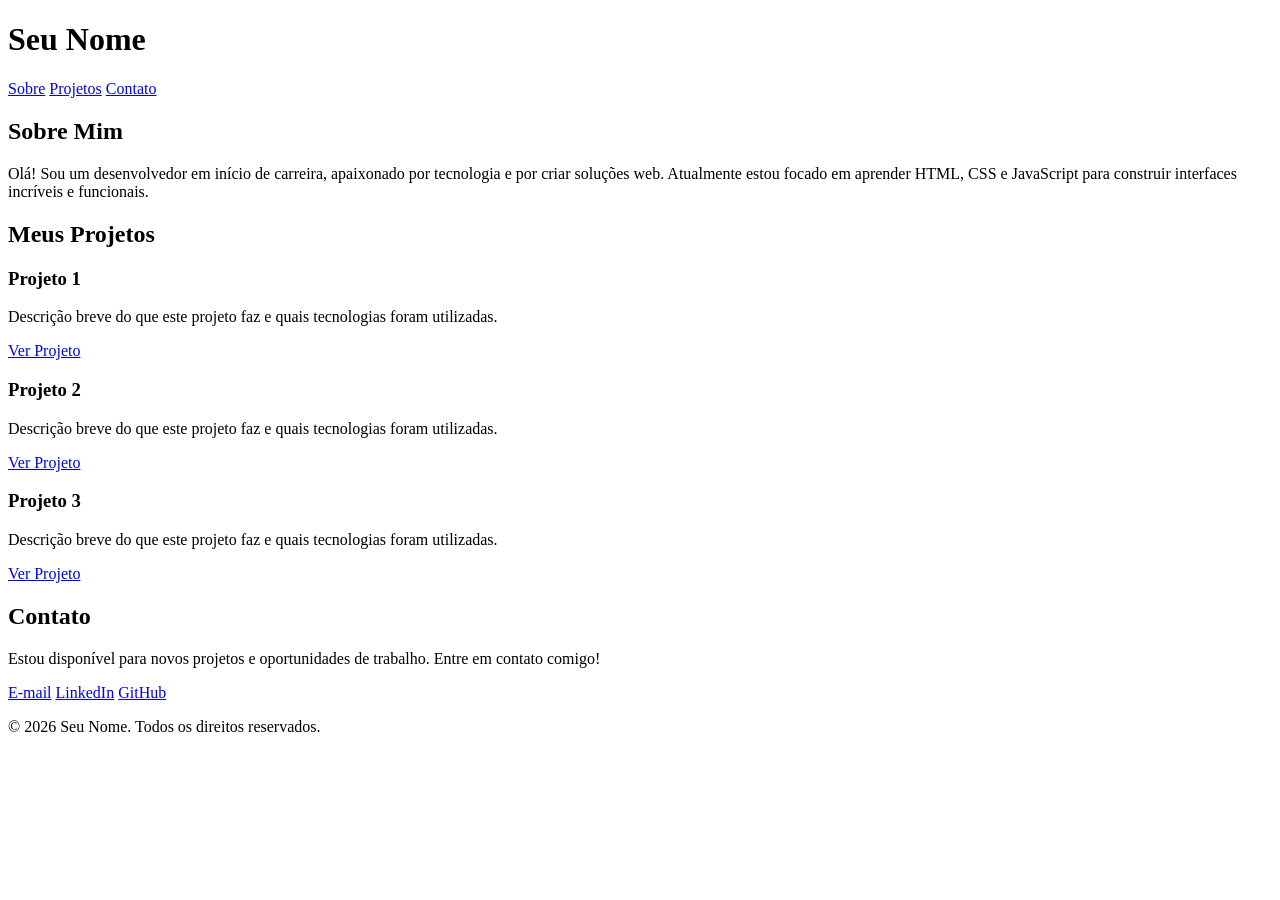
==== index.html @ 29994dea "Criação do projeto" ====
<!DOCTYPE html>
<html lang="pt-BR">

<head>
    <meta charset="UTF-8">
    <meta name="viewport" content="width=device-width, initial-scale=1.0">
    <title>Meu Portfólio</title>
    <link rel="stylesheet" href="style.css">
</head>

<body>

    <!-- Cabeçalho / Menu -->
    <header>
        <div class="container">
            <h1>Seu Nome</h1>
            <nav>
                <a href="#sobre">Sobre</a>
                <a href="#projetos">Projetos</a>
                <a href="#contato">Contato</a>
            </nav>
        </div>
    </header>

    <!-- Seção Sobre -->
    <section id="sobre" class="container">
        <h2>Sobre Mim</h2>
        <p>Olá! Sou um desenvolvedor em início de carreira, apaixonado por tecnologia e por criar soluções web.
            Atualmente estou focado em aprender HTML, CSS e JavaScript para construir interfaces incríveis e funcionais.
        </p>
    </section>

    <!-- Seção Projetos -->
    <section id="projetos" class="container">
        <h2>Meus Projetos</h2>
        <div class="grid-projetos">
            <!-- Projeto 1 -->
            <div class="card-projeto">
                <h3>Projeto 1</h3>
                <p>Descrição breve do que este projeto faz e quais tecnologias foram utilizadas.</p>
                <a href="#" target="_blank" class="btn">Ver Projeto</a>
            </div>
            <!-- Projeto 2 -->
            <div class="card-projeto">
                <h3>Projeto 2</h3>
                <p>Descrição breve do que este projeto faz e quais tecnologias foram utilizadas.</p>
                <a href="#" target="_blank" class="btn">Ver Projeto</a>
            </div>
            <!-- Projeto 3 -->
            <div class="card-projeto">
                <h3>Projeto 3</h3>
                <p>Descrição breve do que este projeto faz e quais tecnologias foram utilizadas.</p>
                <a href="#" target="_blank" class="btn">Ver Projeto</a>
            </div>
        </div>
    </section>

    <!-- Seção Contato -->
    <section id="contato" class="container">
        <h2>Contato</h2>
        <p>Estou disponível para novos projetos e oportunidades de trabalho. Entre em contato comigo!</p>
        <div class="links-contato">
            <a href="mailto:seu-email@email.com">E-mail</a>
            <a href="https://linkedin.com/in/seu-usuario" target="_blank">LinkedIn</a>
            <a href="https://github.com/seu-usuario" target="_blank">GitHub</a>
        </div>
    </section>

    <!-- Rodapé -->
    <footer>
        <p>&copy; 2026 Seu Nome. Todos os direitos reservados.</p>
    </footer>

</body>

</html>
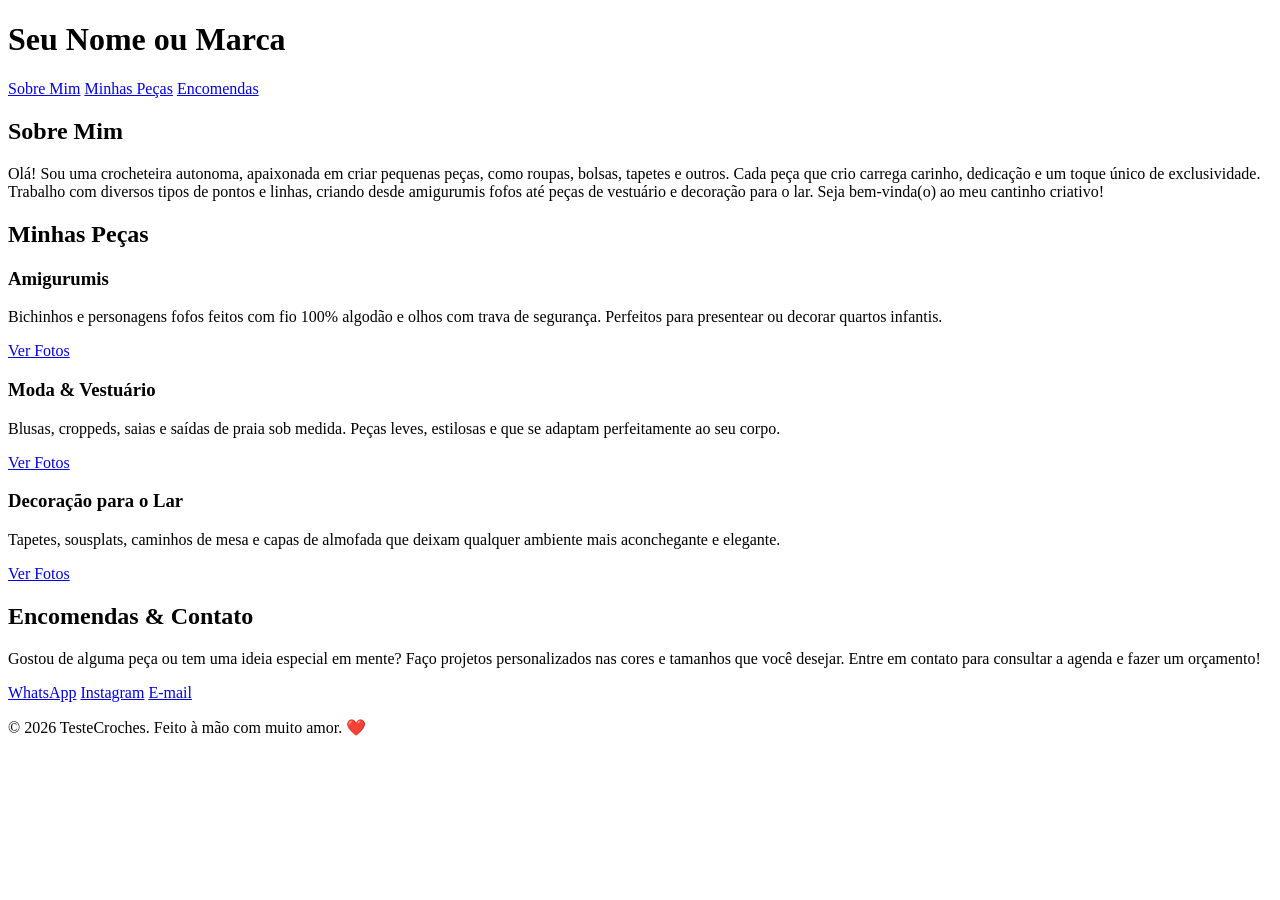
==== commit 644af173: "Modificação dos conteudos" ====
--- a/index.html
+++ b/index.html
@@ -4,7 +4,7 @@
 <head>
     <meta charset="UTF-8">
     <meta name="viewport" content="width=device-width, initial-scale=1.0">
-    <title>Meu Portfólio</title>
+    <title>Portfólio de Crochê</title>
     <link rel="stylesheet" href="style.css">
 </head>
 
@@ -13,11 +13,11 @@
     <!-- Cabeçalho / Menu -->
     <header>
         <div class="container">
-            <h1>Seu Nome</h1>
+            <h1>Seu Nome ou Marca</h1>
             <nav>
-                <a href="#sobre">Sobre</a>
-                <a href="#projetos">Projetos</a>
-                <a href="#contato">Contato</a>
+                <a href="#sobre">Sobre Mim</a>
+                <a href="#portfolio">Minhas Peças</a>
+                <a href="#encomendas">Encomendas</a>
             </nav>
         </div>
     </header>
@@ -25,50 +25,56 @@
     <!-- Seção Sobre -->
     <section id="sobre" class="container">
         <h2>Sobre Mim</h2>
-        <p>Olá! Sou um desenvolvedor em início de carreira, apaixonado por tecnologia e por criar soluções web.
-            Atualmente estou focado em aprender HTML, CSS e JavaScript para construir interfaces incríveis e funcionais.
-        </p>
+        <p>Olá! Sou uma crocheteira autonoma, apaixonada em criar pequenas peças, como roupas, bolsas, tapetes e outros.
+            Cada peça que crio carrega carinho, dedicação e um toque único de exclusividade.
+            Trabalho com diversos tipos de pontos e linhas, criando desde amigurumis fofos até peças de vestuário e
+            decoração para o lar.
+            Seja bem-vinda(o) ao meu cantinho criativo!</p>
     </section>
 
-    <!-- Seção Projetos -->
-    <section id="projetos" class="container">
-        <h2>Meus Projetos</h2>
+    <!-- Seção Portfólio de Peças -->
+    <section id="portfolio" class="container">
+        <h2>Minhas Peças</h2>
         <div class="grid-projetos">
-            <!-- Projeto 1 -->
+            <!-- Peça 1 -->
             <div class="card-projeto">
-                <h3>Projeto 1</h3>
-                <p>Descrição breve do que este projeto faz e quais tecnologias foram utilizadas.</p>
-                <a href="#" target="_blank" class="btn">Ver Projeto</a>
+                <h3>Amigurumis</h3>
+                <p>Bichinhos e personagens fofos feitos com fio 100% algodão e olhos com trava de segurança. Perfeitos
+                    para presentear ou decorar quartos infantis.</p>
+                <a href="./products/amigurumis.html" target="_blank" class="btn">Ver Fotos</a>
             </div>
-            <!-- Projeto 2 -->
+            <!-- Peça 2 -->
             <div class="card-projeto">
-                <h3>Projeto 2</h3>
-                <p>Descrição breve do que este projeto faz e quais tecnologias foram utilizadas.</p>
-                <a href="#" target="_blank" class="btn">Ver Projeto</a>
+                <h3>Moda & Vestuário</h3>
+                <p>Blusas, croppeds, saias e saídas de praia sob medida. Peças leves, estilosas e que se adaptam
+                    perfeitamente ao seu corpo.</p>
+                <a href="./products/roupas.html" target="_blank" class="btn">Ver Fotos</a>
             </div>
-            <!-- Projeto 3 -->
+            <!-- Peça 3 -->
             <div class="card-projeto">
-                <h3>Projeto 3</h3>
-                <p>Descrição breve do que este projeto faz e quais tecnologias foram utilizadas.</p>
-                <a href="#" target="_blank" class="btn">Ver Projeto</a>
+                <h3>Decoração para o Lar</h3>
+                <p>Tapetes, sousplats, caminhos de mesa e capas de almofada que deixam qualquer ambiente mais
+                    aconchegante e elegante.</p>
+                <a href="./products/casa.html" target="_blank" class="btn">Ver Fotos</a>
             </div>
         </div>
     </section>
 
-    <!-- Seção Contato -->
-    <section id="contato" class="container">
-        <h2>Contato</h2>
-        <p>Estou disponível para novos projetos e oportunidades de trabalho. Entre em contato comigo!</p>
+    <!-- Seção Encomendas e Contato -->
+    <section id="encomendas" class="container">
+        <h2>Encomendas & Contato</h2>
+        <p>Gostou de alguma peça ou tem uma ideia especial em mente? Faço projetos personalizados nas cores e tamanhos
+            que você desejar. Entre em contato para consultar a agenda e fazer um orçamento!</p>
         <div class="links-contato">
+            <a href="https://wa.me/seunumerodowhatsapp" target="_blank">WhatsApp</a>
+            <a href="https://instagram.com/seu-usuario" target="_blank">Instagram</a>
             <a href="mailto:seu-email@email.com">E-mail</a>
-            <a href="https://linkedin.com/in/seu-usuario" target="_blank">LinkedIn</a>
-            <a href="https://github.com/seu-usuario" target="_blank">GitHub</a>
         </div>
     </section>
 
     <!-- Rodapé -->
     <footer>
-        <p>&copy; 2026 Seu Nome. Todos os direitos reservados.</p>
+        <p>&copy; 2026 TesteCroches. Feito à mão com muito amor. ❤️</p>
     </footer>
 
 </body>
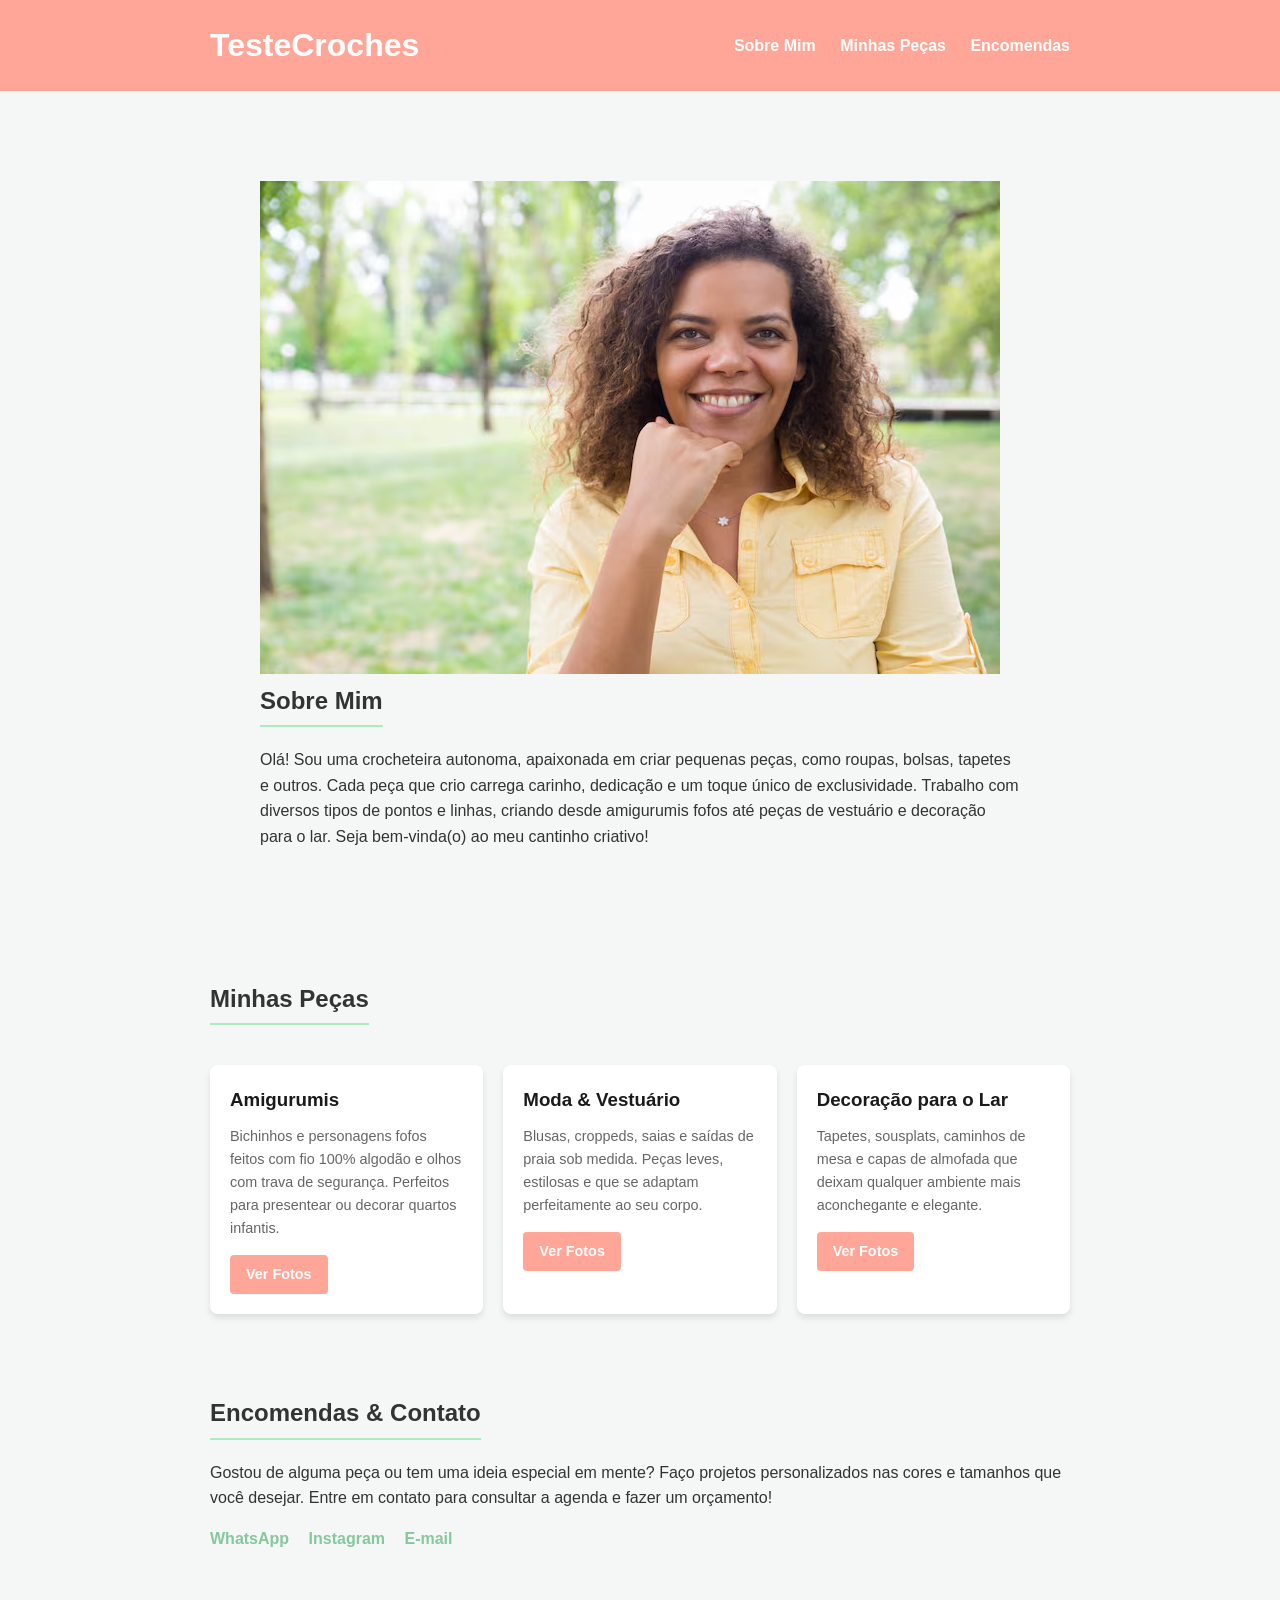
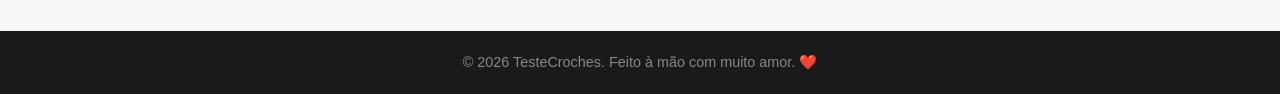
==== commit 647de9c2: "Estilizando paginas" ====
--- a/index.html
+++ b/index.html
@@ -5,7 +5,7 @@
     <meta charset="UTF-8">
     <meta name="viewport" content="width=device-width, initial-scale=1.0">
     <title>Portfólio de Crochê</title>
-    <link rel="stylesheet" href="style.css">
+    <link rel="stylesheet" href="../assets/css/style.css">
 </head>
 
 <body>
@@ -13,7 +13,7 @@
     <!-- Cabeçalho / Menu -->
     <header>
         <div class="container">
-            <h1>Seu Nome ou Marca</h1>
+            <h1>TesteCroches</h1>
             <nav>
                 <a href="#sobre">Sobre Mim</a>
                 <a href="#portfolio">Minhas Peças</a>
@@ -24,12 +24,23 @@
 
     <!-- Seção Sobre -->
     <section id="sobre" class="container">
-        <h2>Sobre Mim</h2>
-        <p>Olá! Sou uma crocheteira autonoma, apaixonada em criar pequenas peças, como roupas, bolsas, tapetes e outros.
-            Cada peça que crio carrega carinho, dedicação e um toque único de exclusividade.
-            Trabalho com diversos tipos de pontos e linhas, criando desde amigurumis fofos até peças de vestuário e
-            decoração para o lar.
-            Seja bem-vinda(o) ao meu cantinho criativo!</p>
+        <div class="sobre_mim">
+            <div>
+                <img src="./assets/imgs/crocheteira.avif" alt="">
+            </div>
+            <div>
+                <h2>Sobre Mim</h2>
+                <p>Olá! Sou uma crocheteira autonoma, apaixonada em criar pequenas peças, como roupas, bolsas, tapetes e
+                    outros.
+                    Cada peça que crio carrega carinho, dedicação e um toque único de exclusividade.
+                    Trabalho com diversos tipos de pontos e linhas, criando desde amigurumis fofos até peças de
+                    vestuário e
+                    decoração para o lar.
+                    Seja bem-vinda(o) ao meu cantinho criativo!
+                </p>
+            </div>
+        </div>
+
     </section>
 
     <!-- Seção Portfólio de Peças -->
--- a/assets/css/style.css
+++ b/assets/css/style.css
@@ -0,0 +1,128 @@
+/* Configurações Globais / Reset básico */
+* {
+    margin: 0;
+    padding: 0;
+    box-sizing: border-box;
+    font-family: 'Segoe UI', Tahoma, Geneva, Verdana, sans-serif;
+}
+
+body {
+    background-color: #f4f7f6;
+    color: #333;
+    line-height: 1.6;
+}
+
+.container {
+    max-width: 900px;
+    margin: 0 auto;
+    padding: 40px 20px;
+}
+
+/* Cabeçalho */
+header {
+    background-color: #ffa698;
+    color: #fff;
+    position: sticky;
+    top: 0;
+    z-index: 100;
+}
+
+header .container {
+    display: flex;
+    justify-content: space-between;
+    align-items: center;
+    padding: 20px;
+}
+
+header nav a {
+    color: #fff;
+    text-decoration: none;
+    margin-left: 20px;
+    font-weight: 600;
+}
+
+header nav a:hover {
+    color: #aaecbf;
+}
+
+/* Seções */
+h2 {
+    margin-bottom: 20px;
+    border-bottom: 2px solid #aaecbf;
+    padding-bottom: 5px;
+    display: inline-block;
+}
+
+/* Projetos (Grid) */
+.grid-projetos {
+    display: grid;
+    grid-template-columns: repeat(auto-fit, minmax(250px, 1fr));
+    gap: 20px;
+    margin-top: 20px;
+}
+
+.card-projeto {
+    background-color: #fff;
+    padding: 20px;
+    border-radius: 8px;
+    box-shadow: 0 4px 6px rgba(0, 0, 0, 0.1);
+}
+
+.card-projeto h3 {
+    margin-bottom: 10px;
+    color: #1a1a1a;
+}
+
+.card-projeto p {
+    font-size: 0.9rem;
+    margin-bottom: 15px;
+    color: #666;
+}
+
+/* Botões */
+.btn {
+    display: inline-block;
+    background-color: #ffa698;
+    color: #fff;
+    text-decoration: none;
+    padding: 8px 16px;
+    border-radius: 4px;
+    font-size: 0.9rem;
+    font-weight: bold;
+}
+
+.btn:hover {
+    background-color: #ffa698;
+}
+
+/* Contato */
+.links-contato a {
+    display: inline-block;
+    margin-right: 15px;
+    color: #86c79c;
+    text-decoration: none;
+    font-weight: bold;
+    margin-top: 15px;
+}
+
+.links-contato a:hover {
+    text-decoration: underline;
+}
+
+/* Rodapé */
+footer {
+    background-color: #1a1a1a;
+    color: #888;
+    text-align: center;
+    padding: 20px;
+    font-size: 0.9rem;
+    margin-top: 40px;
+}
+
+.sobre_mim {
+    display: flex;
+    flex-direction: row;
+    flex-wrap: wrap;
+    margin: 30px;
+    padding: 20px;
+}
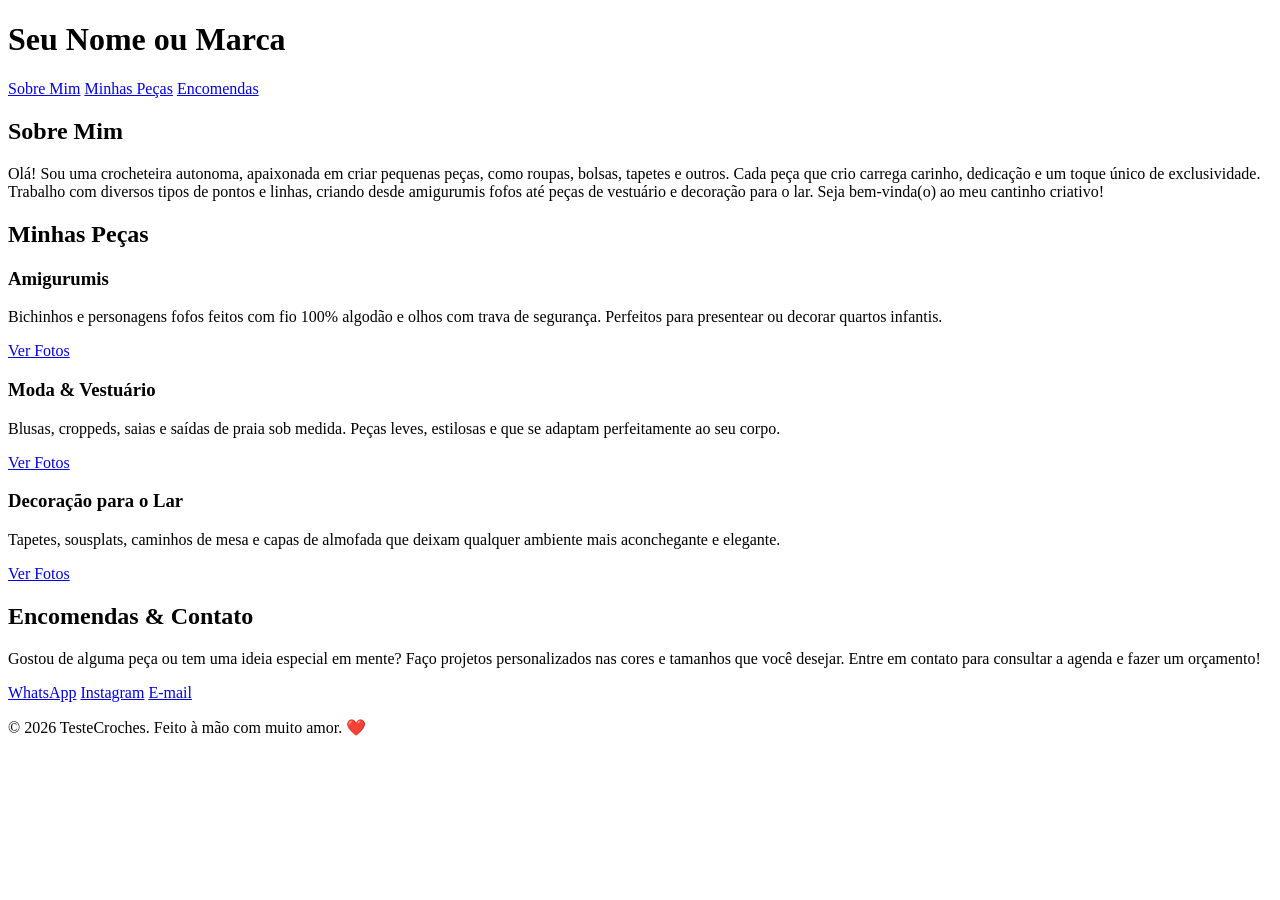
==== commit 2f015c84: "Merge pull request #1 from BelitMota/altera-info Modificação dos conteudos" ====
--- a/index.html
+++ b/index.html
@@ -5,7 +5,7 @@
     <meta charset="UTF-8">
     <meta name="viewport" content="width=device-width, initial-scale=1.0">
     <title>Portfólio de Crochê</title>
-    <link rel="stylesheet" href="../assets/css/style.css">
+    <link rel="stylesheet" href="style.css">
 </head>
 
 <body>
@@ -13,7 +13,7 @@
     <!-- Cabeçalho / Menu -->
     <header>
         <div class="container">
-            <h1>TesteCroches</h1>
+            <h1>Seu Nome ou Marca</h1>
             <nav>
                 <a href="#sobre">Sobre Mim</a>
                 <a href="#portfolio">Minhas Peças</a>
@@ -24,23 +24,12 @@
 
     <!-- Seção Sobre -->
     <section id="sobre" class="container">
-        <div class="sobre_mim">
-            <div>
-                <img src="./assets/imgs/crocheteira.avif" alt="">
-            </div>
-            <div>
-                <h2>Sobre Mim</h2>
-                <p>Olá! Sou uma crocheteira autonoma, apaixonada em criar pequenas peças, como roupas, bolsas, tapetes e
-                    outros.
-                    Cada peça que crio carrega carinho, dedicação e um toque único de exclusividade.
-                    Trabalho com diversos tipos de pontos e linhas, criando desde amigurumis fofos até peças de
-                    vestuário e
-                    decoração para o lar.
-                    Seja bem-vinda(o) ao meu cantinho criativo!
-                </p>
-            </div>
-        </div>
-
+        <h2>Sobre Mim</h2>
+        <p>Olá! Sou uma crocheteira autonoma, apaixonada em criar pequenas peças, como roupas, bolsas, tapetes e outros.
+            Cada peça que crio carrega carinho, dedicação e um toque único de exclusividade.
+            Trabalho com diversos tipos de pontos e linhas, criando desde amigurumis fofos até peças de vestuário e
+            decoração para o lar.
+            Seja bem-vinda(o) ao meu cantinho criativo!</p>
     </section>
 
     <!-- Seção Portfólio de Peças -->
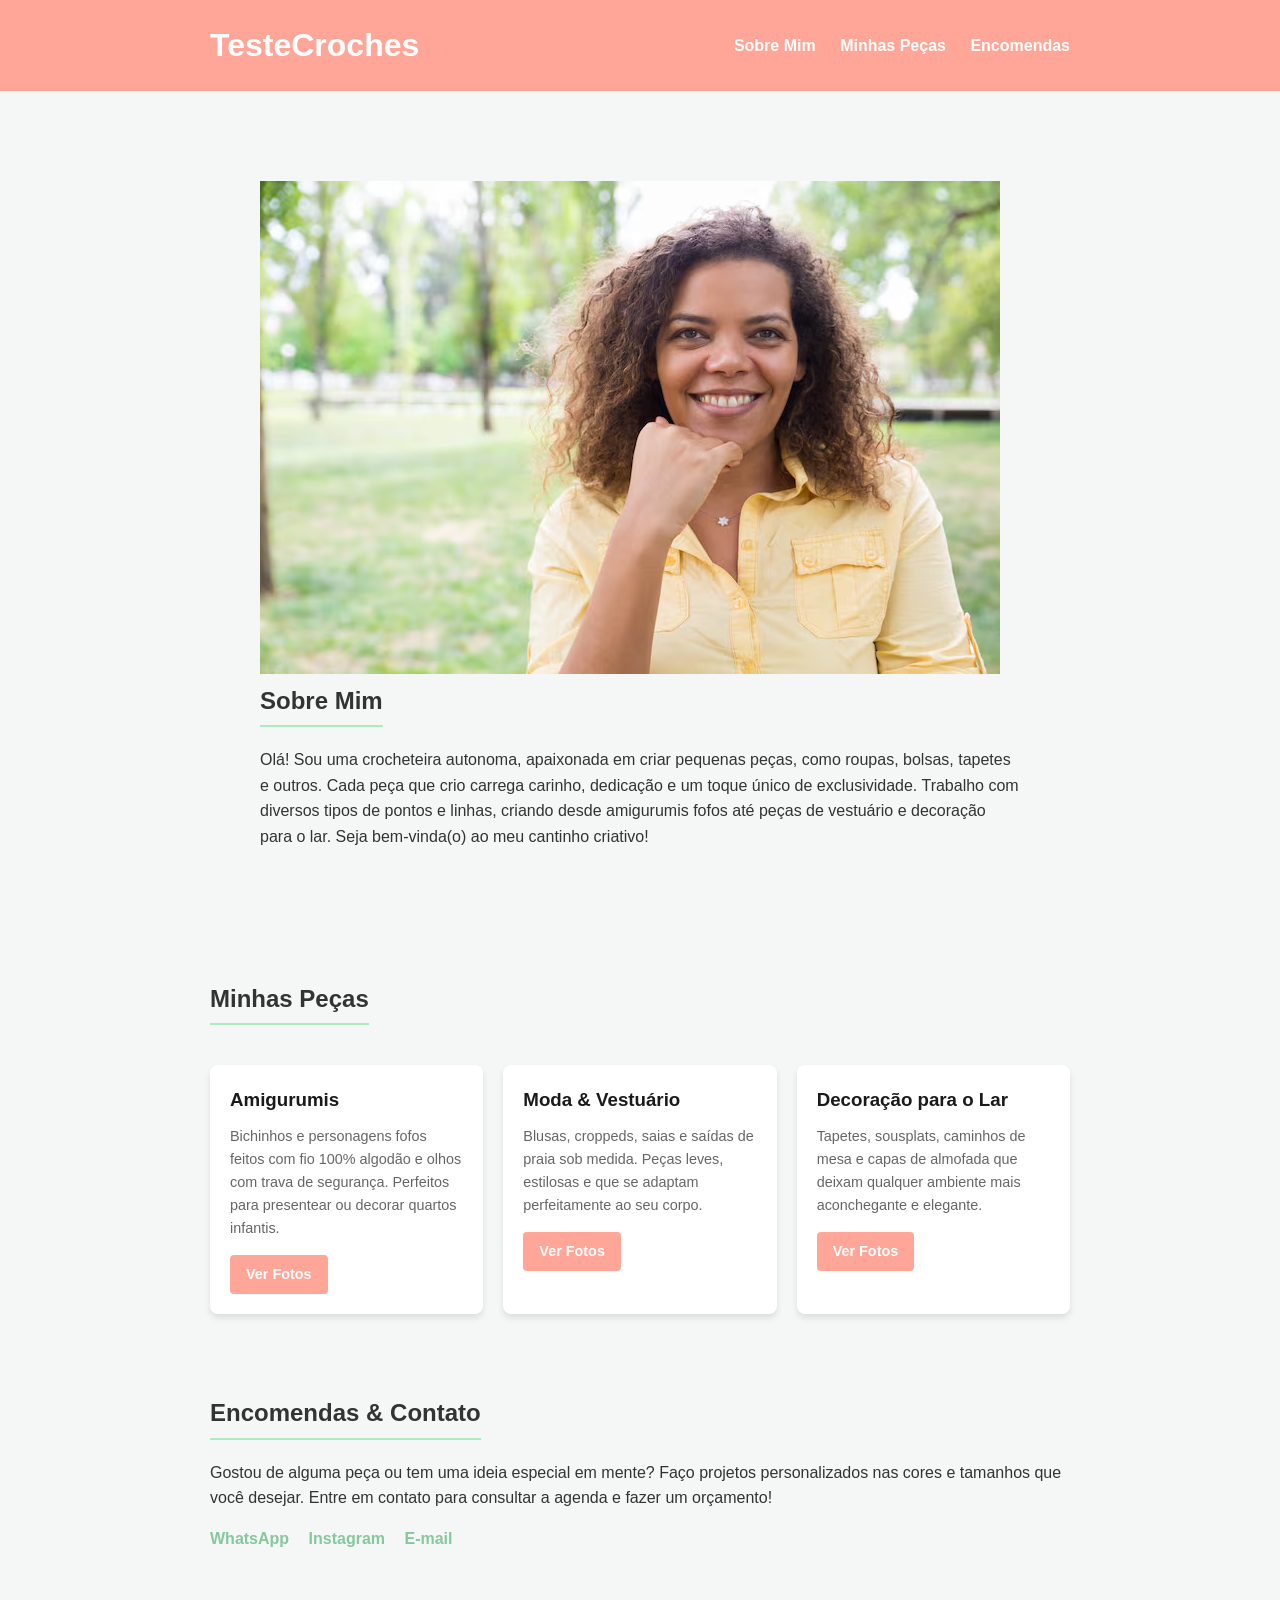
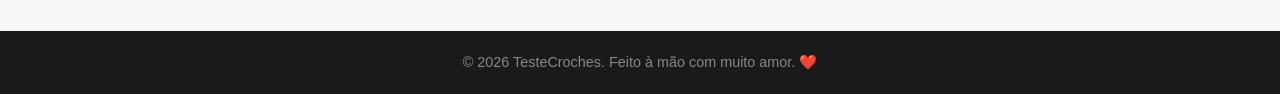
==== commit 6ee3fc5b: "Merge pull request #2 from BelitMota/altera-estilo Estilizando paginas" ====
--- a/index.html
+++ b/index.html
@@ -5,7 +5,7 @@
     <meta charset="UTF-8">
     <meta name="viewport" content="width=device-width, initial-scale=1.0">
     <title>Portfólio de Crochê</title>
-    <link rel="stylesheet" href="style.css">
+    <link rel="stylesheet" href="../assets/css/style.css">
 </head>
 
 <body>
@@ -13,7 +13,7 @@
     <!-- Cabeçalho / Menu -->
     <header>
         <div class="container">
-            <h1>Seu Nome ou Marca</h1>
+            <h1>TesteCroches</h1>
             <nav>
                 <a href="#sobre">Sobre Mim</a>
                 <a href="#portfolio">Minhas Peças</a>
@@ -24,12 +24,23 @@
 
     <!-- Seção Sobre -->
     <section id="sobre" class="container">
-        <h2>Sobre Mim</h2>
-        <p>Olá! Sou uma crocheteira autonoma, apaixonada em criar pequenas peças, como roupas, bolsas, tapetes e outros.
-            Cada peça que crio carrega carinho, dedicação e um toque único de exclusividade.
-            Trabalho com diversos tipos de pontos e linhas, criando desde amigurumis fofos até peças de vestuário e
-            decoração para o lar.
-            Seja bem-vinda(o) ao meu cantinho criativo!</p>
+        <div class="sobre_mim">
+            <div>
+                <img src="./assets/imgs/crocheteira.avif" alt="">
+            </div>
+            <div>
+                <h2>Sobre Mim</h2>
+                <p>Olá! Sou uma crocheteira autonoma, apaixonada em criar pequenas peças, como roupas, bolsas, tapetes e
+                    outros.
+                    Cada peça que crio carrega carinho, dedicação e um toque único de exclusividade.
+                    Trabalho com diversos tipos de pontos e linhas, criando desde amigurumis fofos até peças de
+                    vestuário e
+                    decoração para o lar.
+                    Seja bem-vinda(o) ao meu cantinho criativo!
+                </p>
+            </div>
+        </div>
+
     </section>
 
     <!-- Seção Portfólio de Peças -->
--- a/assets/css/style.css
+++ b/assets/css/style.css
@@ -0,0 +1,128 @@
+/* Configurações Globais / Reset básico */
+* {
+    margin: 0;
+    padding: 0;
+    box-sizing: border-box;
+    font-family: 'Segoe UI', Tahoma, Geneva, Verdana, sans-serif;
+}
+
+body {
+    background-color: #f4f7f6;
+    color: #333;
+    line-height: 1.6;
+}
+
+.container {
+    max-width: 900px;
+    margin: 0 auto;
+    padding: 40px 20px;
+}
+
+/* Cabeçalho */
+header {
+    background-color: #ffa698;
+    color: #fff;
+    position: sticky;
+    top: 0;
+    z-index: 100;
+}
+
+header .container {
+    display: flex;
+    justify-content: space-between;
+    align-items: center;
+    padding: 20px;
+}
+
+header nav a {
+    color: #fff;
+    text-decoration: none;
+    margin-left: 20px;
+    font-weight: 600;
+}
+
+header nav a:hover {
+    color: #aaecbf;
+}
+
+/* Seções */
+h2 {
+    margin-bottom: 20px;
+    border-bottom: 2px solid #aaecbf;
+    padding-bottom: 5px;
+    display: inline-block;
+}
+
+/* Projetos (Grid) */
+.grid-projetos {
+    display: grid;
+    grid-template-columns: repeat(auto-fit, minmax(250px, 1fr));
+    gap: 20px;
+    margin-top: 20px;
+}
+
+.card-projeto {
+    background-color: #fff;
+    padding: 20px;
+    border-radius: 8px;
+    box-shadow: 0 4px 6px rgba(0, 0, 0, 0.1);
+}
+
+.card-projeto h3 {
+    margin-bottom: 10px;
+    color: #1a1a1a;
+}
+
+.card-projeto p {
+    font-size: 0.9rem;
+    margin-bottom: 15px;
+    color: #666;
+}
+
+/* Botões */
+.btn {
+    display: inline-block;
+    background-color: #ffa698;
+    color: #fff;
+    text-decoration: none;
+    padding: 8px 16px;
+    border-radius: 4px;
+    font-size: 0.9rem;
+    font-weight: bold;
+}
+
+.btn:hover {
+    background-color: #ffa698;
+}
+
+/* Contato */
+.links-contato a {
+    display: inline-block;
+    margin-right: 15px;
+    color: #86c79c;
+    text-decoration: none;
+    font-weight: bold;
+    margin-top: 15px;
+}
+
+.links-contato a:hover {
+    text-decoration: underline;
+}
+
+/* Rodapé */
+footer {
+    background-color: #1a1a1a;
+    color: #888;
+    text-align: center;
+    padding: 20px;
+    font-size: 0.9rem;
+    margin-top: 40px;
+}
+
+.sobre_mim {
+    display: flex;
+    flex-direction: row;
+    flex-wrap: wrap;
+    margin: 30px;
+    padding: 20px;
+}
